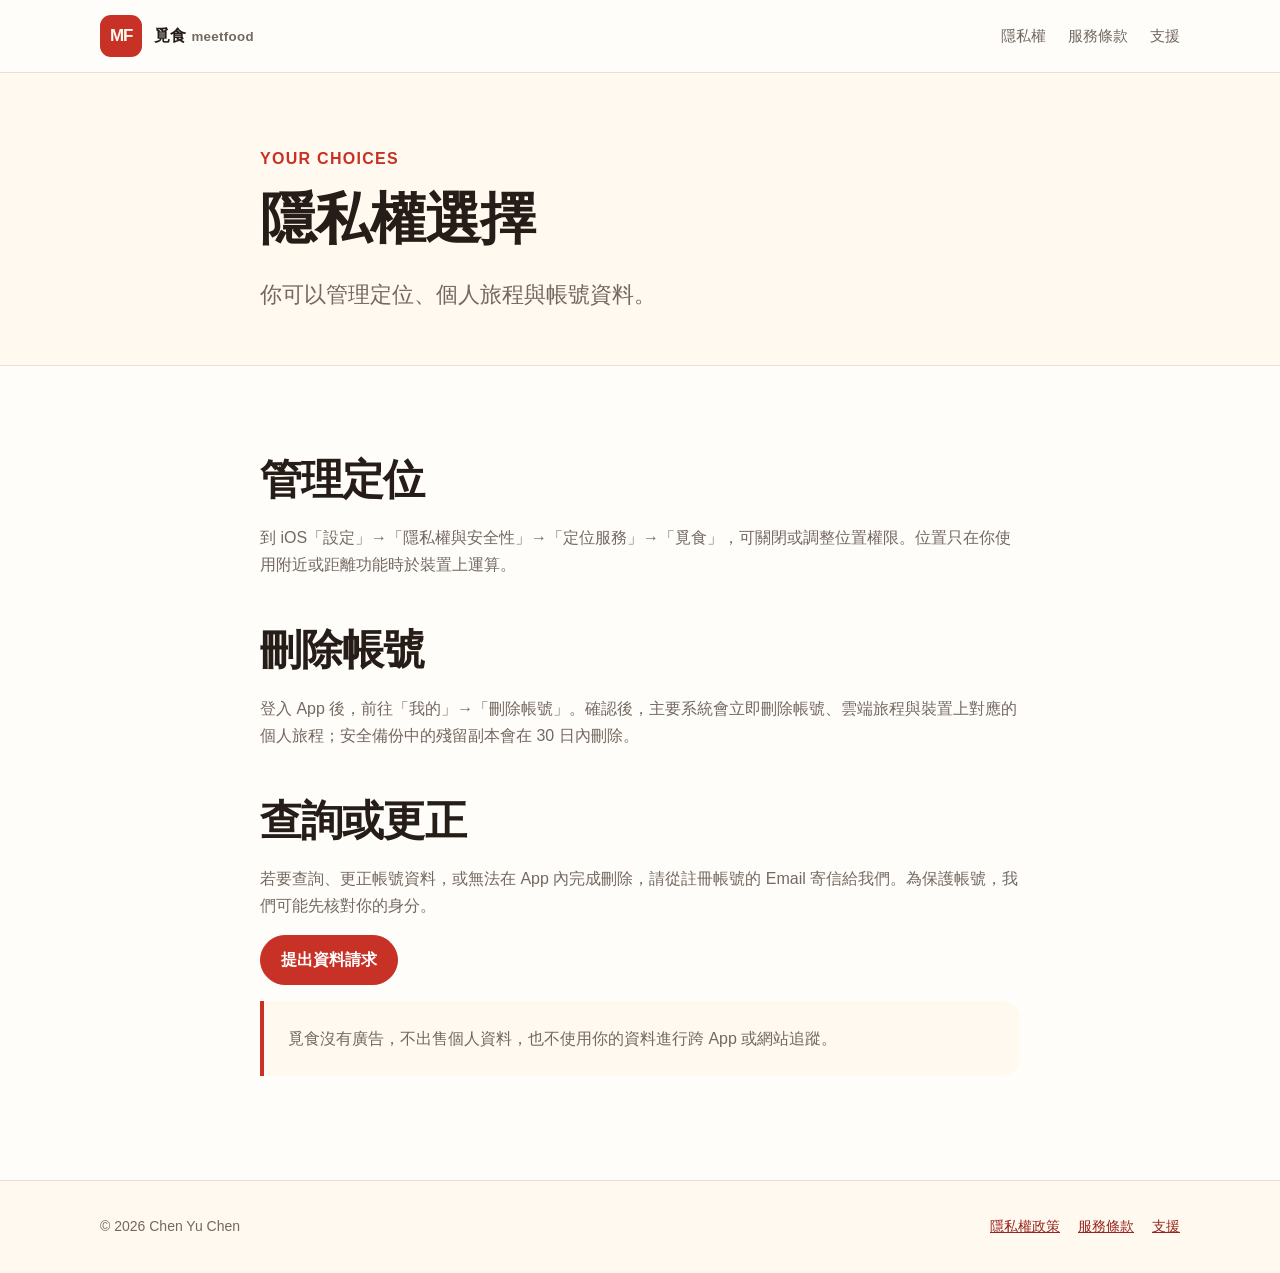
==== privacy-choices.html @ bcb75128 "發布覓食官方網站" ====
<!doctype html><html lang="zh-Hant"><head><meta charset="utf-8"><meta name="viewport" content="width=device-width,initial-scale=1"><title>隱私權選擇｜覓食 meetfood</title><link rel="stylesheet" href="styles.css"></head>
<body><header class="site-header"><nav class="nav"><a class="brand" href="./"><span class="brand-mark" aria-hidden="true">MF</span><span>覓食 <small>meetfood</small></span></a><div class="nav-links"><a href="privacy.html">隱私權</a><a href="terms.html">服務條款</a><a href="support.html">支援</a></div></nav></header>
<main><section class="page-title"><div><div class="eyebrow">YOUR CHOICES</div><h1>隱私權選擇</h1><p class="lead">你可以管理定位、個人旅程與帳號資料。</p></div></section>
<article class="section narrow"><h2>管理定位</h2><p>到 iOS「設定」→「隱私權與安全性」→「定位服務」→「覓食」，可關閉或調整位置權限。位置只在你使用附近或距離功能時於裝置上運算。</p>
<h2>刪除帳號</h2><p>登入 App 後，前往「我的」→「刪除帳號」。確認後，主要系統會立即刪除帳號、雲端旅程與裝置上對應的個人旅程；安全備份中的殘留副本會在 30 日內刪除。</p>
<h2>查詢或更正</h2><p>若要查詢、更正帳號資料，或無法在 App 內完成刪除，請從註冊帳號的 Email 寄信給我們。為保護帳號，我們可能先核對你的身分。</p><p><a class="button" href="mailto:cychen628@gmail.com?subject=%E8%A6%93%E9%A3%9F%E8%B3%87%E6%96%99%E6%AC%8A%E5%88%A9%E8%AB%8B%E6%B1%82&body=%E8%A8%BB%E5%86%8A%20Email%EF%BC%9A%0A%E8%AB%8B%E6%B1%82%E9%A1%9E%E5%9E%8B%EF%BC%9A%E6%9F%A5%E8%A9%A2%EF%BC%8F%E6%9B%B4%E6%AD%A3%EF%BC%8F%E5%88%AA%E9%99%A4%0A%E8%AA%AA%E6%98%8E%EF%BC%9A">提出資料請求</a></p>
<p class="callout">覓食沒有廣告，不出售個人資料，也不使用你的資料進行跨 App 或網站追蹤。</p></article></main>
<footer><div class="footer-inner"><span>© 2026 Chen Yu Chen</span><div class="footer-links"><a href="privacy.html">隱私權政策</a><a href="terms.html">服務條款</a><a href="support.html">支援</a></div></div></footer></body></html>
---- styles.css ----
:root {
  color-scheme: light;
  --red: #c73126;
  --red-dark: #98251e;
  --cream: #fff9ef;
  --paper: #fffdf9;
  --ink: #261d19;
  --muted: #746861;
  --line: #eadfd7;
  --green: #315b48;
}

* { box-sizing: border-box; }

html { scroll-behavior: smooth; }

body {
  margin: 0;
  background: var(--paper);
  color: var(--ink);
  font-family: -apple-system, BlinkMacSystemFont, "SF Pro TC", "PingFang TC", "Noto Sans TC", sans-serif;
  line-height: 1.7;
}

a { color: var(--red-dark); }

.site-header {
  position: sticky;
  top: 0;
  z-index: 2;
  background: color-mix(in srgb, var(--paper) 92%, transparent);
  border-bottom: 1px solid var(--line);
  backdrop-filter: blur(16px);
}

.nav {
  width: min(1080px, calc(100% - 40px));
  min-height: 72px;
  margin: auto;
  display: flex;
  align-items: center;
  justify-content: space-between;
  gap: 24px;
}

.brand {
  display: inline-flex;
  align-items: center;
  gap: 12px;
  color: var(--ink);
  text-decoration: none;
  font-weight: 760;
  letter-spacing: .02em;
}

.brand-mark {
  width: 42px;
  height: 42px;
  display: inline-grid;
  place-items: center;
  border-radius: 11px;
  background: var(--red);
  color: var(--cream);
  font-size: 17px;
  font-weight: 850;
  letter-spacing: -.08em;
}
.brand small { color: var(--muted); font-weight: 600; }
.nav-links { display: flex; gap: 22px; flex-wrap: wrap; }
.nav-links a { color: var(--muted); text-decoration: none; font-size: 15px; }
.nav-links a:hover { color: var(--red); }

.hero {
  overflow: hidden;
  background:
    radial-gradient(circle at 84% 18%, rgba(199,49,38,.14), transparent 28rem),
    linear-gradient(145deg, var(--cream), #fff 70%);
  border-bottom: 1px solid var(--line);
}

.hero-inner {
  width: min(1080px, calc(100% - 40px));
  min-height: 620px;
  margin: auto;
  display: grid;
  grid-template-columns: 1.1fr .9fr;
  align-items: center;
  gap: 64px;
  padding: 88px 0;
}

.eyebrow { color: var(--red); font-weight: 760; letter-spacing: .08em; }
h1, h2, h3 { line-height: 1.24; letter-spacing: -.02em; }
h1 { margin: 12px 0 22px; font-size: clamp(42px, 6vw, 74px); }
h2 { margin: 0 0 18px; font-size: clamp(28px, 4vw, 42px); }
h3 { margin: 0 0 8px; }
.lead { max-width: 660px; color: var(--muted); font-size: clamp(18px, 2.2vw, 22px); }
.button-row { display: flex; gap: 12px; margin-top: 32px; flex-wrap: wrap; }
.button {
  display: inline-flex;
  min-height: 48px;
  align-items: center;
  justify-content: center;
  padding: 10px 20px;
  border: 1px solid var(--red);
  border-radius: 999px;
  color: white;
  background: var(--red);
  text-decoration: none;
  font-weight: 700;
}
.button.secondary { color: var(--red); background: transparent; }

.hero-mark {
  width: min(100%, 360px);
  justify-self: center;
  border-radius: 26%;
  box-shadow: 0 32px 70px rgba(83, 29, 23, .22);
  transform: rotate(3deg);
}

.section { width: min(1080px, calc(100% - 40px)); margin: auto; padding: 88px 0; }
.section.narrow { width: min(760px, calc(100% - 40px)); }
.section p, .section li { color: var(--muted); }
.cards { display: grid; grid-template-columns: repeat(3, 1fr); gap: 18px; margin-top: 34px; }
.card { padding: 28px; border: 1px solid var(--line); border-radius: 24px; background: #fff; }
.metric { color: var(--red); font-size: 36px; font-weight: 800; line-height: 1; }
.callout { padding: 24px; border-left: 4px solid var(--red); border-radius: 0 18px 18px 0; background: var(--cream); }
.page-title { padding: 72px 0 30px; border-bottom: 1px solid var(--line); background: var(--cream); }
.page-title > div { width: min(760px, calc(100% - 40px)); margin: auto; }
.page-title h1 { font-size: clamp(38px, 5vw, 56px); }
.meta { color: var(--muted); font-size: 14px; }
.section h2 { margin-top: 46px; }
.section h2:first-child { margin-top: 0; }
.section h3 { margin-top: 28px; }
.section li + li { margin-top: 8px; }

footer { border-top: 1px solid var(--line); background: var(--cream); }
.footer-inner {
  width: min(1080px, calc(100% - 40px));
  margin: auto;
  padding: 34px 0;
  display: flex;
  justify-content: space-between;
  gap: 24px;
  color: var(--muted);
  font-size: 14px;
}
.footer-links { display: flex; gap: 18px; flex-wrap: wrap; }

@media (max-width: 760px) {
  .nav { padding: 12px 0; align-items: flex-start; }
  .brand small { display: none; }
  .nav-links { justify-content: flex-end; gap: 12px; }
  .hero-inner { min-height: auto; grid-template-columns: 1fr; padding: 64px 0; gap: 44px; }
  .hero-mark { width: 220px; }
  .cards { grid-template-columns: 1fr; }
  .section { padding: 60px 0; }
  .footer-inner { flex-direction: column; }
}
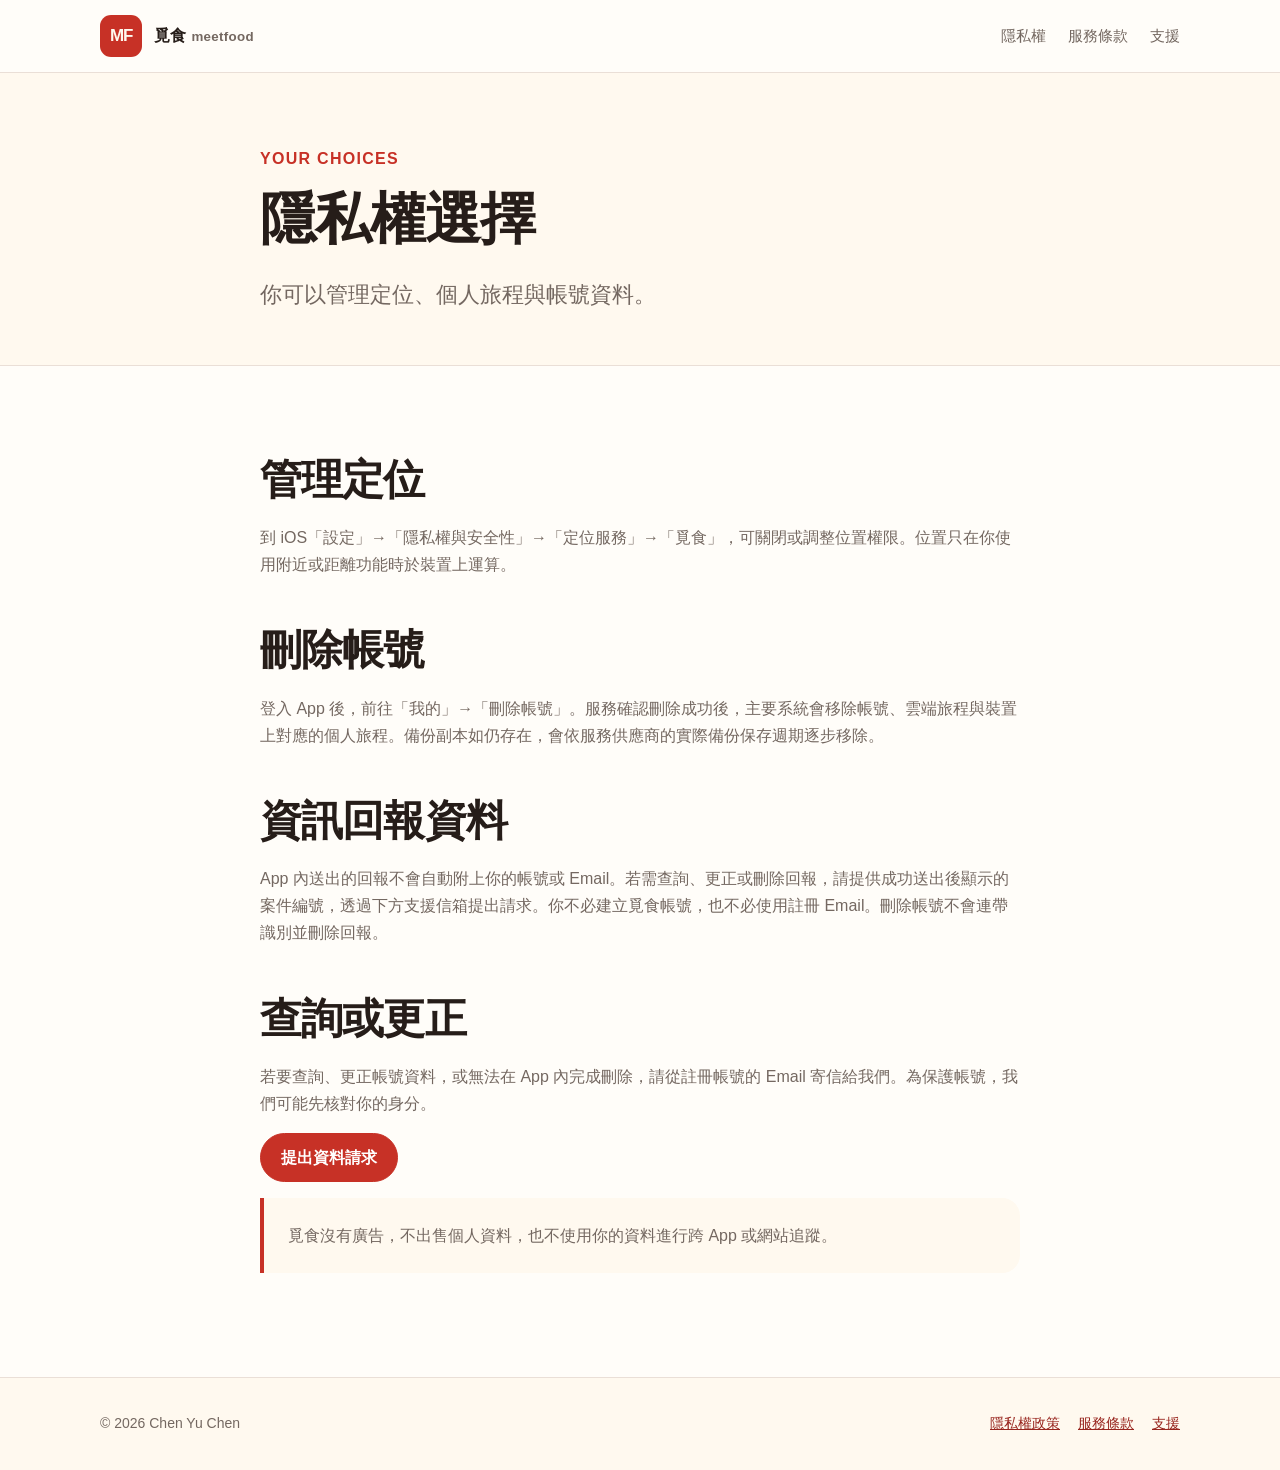
==== commit d57b8ea3: "Explain feedback lookup and deletion requests" ====
--- a/privacy-choices.html
+++ b/privacy-choices.html
@@ -1,8 +1,9 @@
-<!doctype html><html lang="zh-Hant"><head><meta charset="utf-8"><meta name="viewport" content="width=device-width,initial-scale=1"><title>隱私權選擇｜覓食 meetfood</title><link rel="stylesheet" href="styles.css"></head>
+<!doctype html><html lang="zh-Hant"><head><meta charset="utf-8"><meta name="viewport" content="width=device-width,initial-scale=1"><title>隱私權選擇｜覓食 meetfood</title><link rel="stylesheet" href="styles.css?v=2"></head>
 <body><header class="site-header"><nav class="nav"><a class="brand" href="./"><span class="brand-mark" aria-hidden="true">MF</span><span>覓食 <small>meetfood</small></span></a><div class="nav-links"><a href="privacy.html">隱私權</a><a href="terms.html">服務條款</a><a href="support.html">支援</a></div></nav></header>
 <main><section class="page-title"><div><div class="eyebrow">YOUR CHOICES</div><h1>隱私權選擇</h1><p class="lead">你可以管理定位、個人旅程與帳號資料。</p></div></section>
 <article class="section narrow"><h2>管理定位</h2><p>到 iOS「設定」→「隱私權與安全性」→「定位服務」→「覓食」，可關閉或調整位置權限。位置只在你使用附近或距離功能時於裝置上運算。</p>
-<h2>刪除帳號</h2><p>登入 App 後，前往「我的」→「刪除帳號」。確認後，主要系統會立即刪除帳號、雲端旅程與裝置上對應的個人旅程；安全備份中的殘留副本會在 30 日內刪除。</p>
+<h2>刪除帳號</h2><p>登入 App 後，前往「我的」→「刪除帳號」。服務確認刪除成功後，主要系統會移除帳號、雲端旅程與裝置上對應的個人旅程。備份副本如仍存在，會依服務供應商的實際備份保存週期逐步移除。</p>
+<h2>資訊回報資料</h2><p>App 內送出的回報不會自動附上你的帳號或 Email。若需查詢、更正或刪除回報，請提供成功送出後顯示的案件編號，透過下方支援信箱提出請求。你不必建立覓食帳號，也不必使用註冊 Email。刪除帳號不會連帶識別並刪除回報。</p>
 <h2>查詢或更正</h2><p>若要查詢、更正帳號資料，或無法在 App 內完成刪除，請從註冊帳號的 Email 寄信給我們。為保護帳號，我們可能先核對你的身分。</p><p><a class="button" href="mailto:cychen628@gmail.com?subject=%E8%A6%93%E9%A3%9F%E8%B3%87%E6%96%99%E6%AC%8A%E5%88%A9%E8%AB%8B%E6%B1%82&body=%E8%A8%BB%E5%86%8A%20Email%EF%BC%9A%0A%E8%AB%8B%E6%B1%82%E9%A1%9E%E5%9E%8B%EF%BC%9A%E6%9F%A5%E8%A9%A2%EF%BC%8F%E6%9B%B4%E6%AD%A3%EF%BC%8F%E5%88%AA%E9%99%A4%0A%E8%AA%AA%E6%98%8E%EF%BC%9A">提出資料請求</a></p>
 <p class="callout">覓食沒有廣告，不出售個人資料，也不使用你的資料進行跨 App 或網站追蹤。</p></article></main>
 <footer><div class="footer-inner"><span>© 2026 Chen Yu Chen</span><div class="footer-links"><a href="privacy.html">隱私權政策</a><a href="terms.html">服務條款</a><a href="support.html">支援</a></div></div></footer></body></html>
--- a/styles.css
+++ b/styles.css
@@ -18,7 +18,7 @@
   margin: 0;
   background: var(--paper);
   color: var(--ink);
-  font-family: -apple-system, BlinkMacSystemFont, "SF Pro TC", "PingFang TC", "Noto Sans TC", sans-serif;
+  font-family: "PingFang TC", "PingFang HK", "Heiti TC", -apple-system, BlinkMacSystemFont, sans-serif;
   line-height: 1.7;
 }
 
@@ -113,8 +113,16 @@
 
 .hero-mark {
   width: min(100%, 360px);
+  aspect-ratio: 1;
+  display: grid;
+  place-items: center;
   justify-self: center;
   border-radius: 26%;
+  background: var(--red);
+  color: var(--cream);
+  font-size: clamp(84px, 14vw, 150px);
+  font-weight: 850;
+  letter-spacing: -.08em;
   box-shadow: 0 32px 70px rgba(83, 29, 23, .22);
   transform: rotate(3deg);
 }
